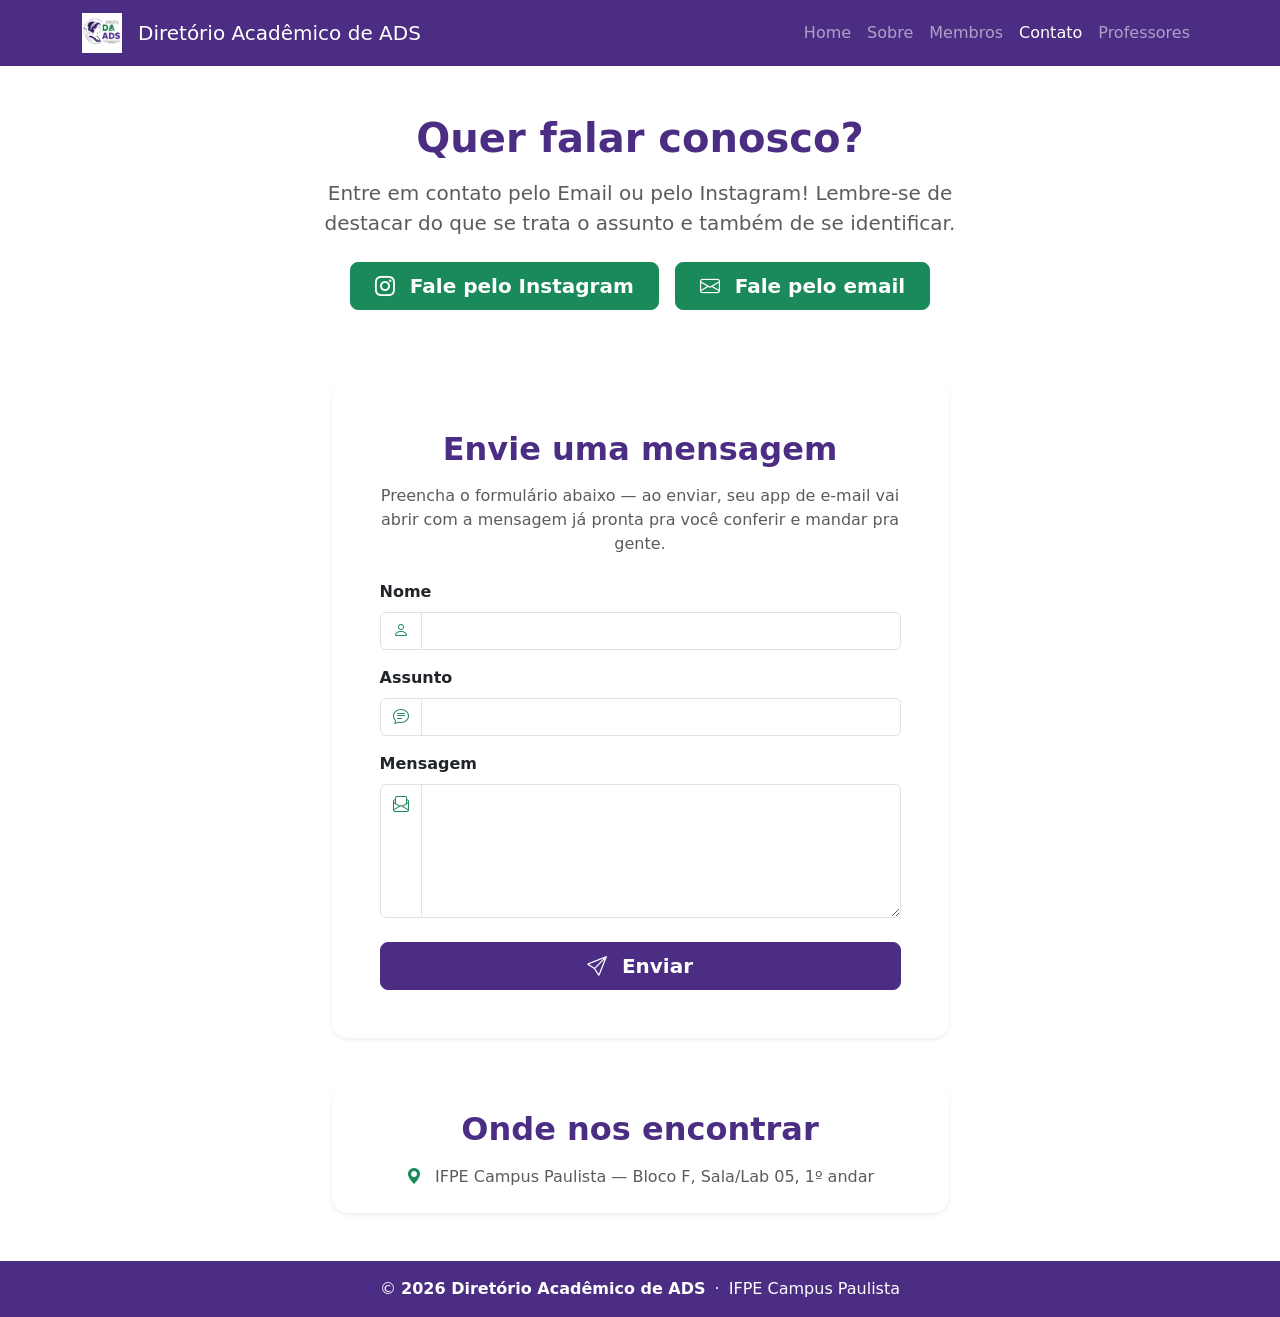
==== contato.html @ bc77fb6e "feat: formulário de contato" ====
<!DOCTYPE html>
<html lang="pt-BR">
<head>
  <meta charset="UTF-8">
  <meta name="viewport" content="width=device-width, initial-scale=1.0">
  <title>Contato DA</title>

  <link rel="stylesheet" href="https://cdn.jsdelivr.net/npm/bootstrap@5.3.3/dist/css/bootstrap.min.css">
  <link rel="stylesheet" href="https://cdn.jsdelivr.net/npm/bootstrap-icons@1.11.3/font/bootstrap-icons.min.css">
  <link rel="stylesheet" href="css/style.css">
</head>
<body class="d-flex flex-column min-vh-100">

  <div data-include="includes/nav.html"></div>

  <main class="container text-center mt-4 mb-5 flex-grow-1">
    <div class="row justify-content-center text-center align-items-center">
      <div class="col-12 col-md-10 col-lg-8 px-4 py-4">

        <h1 class="display-6 fw-semibold text-primary mb-3">
          Quer falar conosco?
        </h1>

        <p class="lead text-muted mb-4">
          Entre em contato pelo Email ou pelo Instagram! Lembre-se de destacar do que se trata o assunto 
          e também de se identificar.
        </p>
        <div class="d-flex flex-column flex-sm-row justify-content-center gap-3 mt-2">
          <a href="https://www.instagram.com/da.ads_paulista/" target="_blank" rel="noopener noreferrer" class="btn btn-secondary btn-lg px-4 fw-semibold">
            <i class="bi bi-instagram me-2"></i> Fale pelo Instagram
          </a>
          <a href="mailto:da.ads.ifpepaulista@gmail.com" class="btn btn-secondary btn-lg px-4 fw-semibold">
            <i class="bi bi-envelope me-2"></i> Fale pelo email
          </a>
        </div>

      </div>
    </div>

    <div class="row justify-content-center mt-5">
      <div class="col-12 col-md-10 col-lg-7 px-4">
        <div class="card shadow-sm border-0 card-contato p-4 p-md-5">
          <h2 class="fw-semibold text-primary mb-3 text-center">Envie uma mensagem</h2>
          <p class="text-muted mb-4 text-center">
            Preencha o formulário abaixo — ao enviar, seu app de e-mail vai abrir com a mensagem já pronta pra você conferir e mandar pra gente.
          </p>

          <form id="formContato" class="text-start">
            <div class="mb-3">
              <label for="campoNome" class="form-label fw-semibold">Nome</label>
              <div class="input-group">
                <span class="input-group-text bg-white"><i class="bi bi-person text-secondary"></i></span>
                <input type="text" class="form-control" id="campoNome" required>
              </div>
            </div>
            <div class="mb-3">
              <label for="campoAssunto" class="form-label fw-semibold">Assunto</label>
              <div class="input-group">
                <span class="input-group-text bg-white"><i class="bi bi-chat-text text-secondary"></i></span>
                <input type="text" class="form-control" id="campoAssunto" required>
              </div>
            </div>
            <div class="mb-4">
              <label for="campoMensagem" class="form-label fw-semibold">Mensagem</label>
              <div class="input-group">
                <span class="input-group-text bg-white align-items-start pt-2"><i class="bi bi-envelope-paper text-secondary"></i></span>
                <textarea class="form-control" id="campoMensagem" rows="5" required></textarea>
              </div>
            </div>
            <button type="submit" class="btn btn-primary btn-lg w-100 fw-semibold">
              <i class="bi bi-send me-2"></i> Enviar
            </button>
          </form>
        </div>
      </div>
    </div>

    <div class="row justify-content-center mt-5">
      <div class="col-12 col-md-10 col-lg-7 px-4">
        <div class="card shadow-sm border-0 card-contato p-4 text-center">
          <h2 class="fw-semibold text-primary mb-3">Onde nos encontrar</h2>
          <p class="text-muted mb-0">
            <i class="bi bi-geo-alt-fill text-secondary me-2"></i>
            IFPE Campus Paulista — Bloco F, Sala/Lab 05, 1º andar
          </p>
        </div>
      </div>
    </div>
  </main>

  <div data-include="includes/footer.html"></div>

  <script src="https://cdn.jsdelivr.net/npm/bootstrap@5.3.3/dist/js/bootstrap.bundle.min.js"></script>
  <script src="js/main.js"></script>
</body>
</html>
---- css/style.css ----
:root {
  --bs-primary: #4B2E83;
  --bs-primary-rgb: 75, 46, 131;
  --bs-secondary: #1B8A5A;
  --bs-secondary-rgb: 27, 138, 90;
}

.btn-primary {
  --bs-btn-bg: #4B2E83;
  --bs-btn-border-color: #4B2E83;
  --bs-btn-hover-bg: #3E266B;
  --bs-btn-hover-border-color: #3E266B;
  --bs-btn-active-bg: #311E55;
  --bs-btn-active-border-color: #311E55;
  --bs-btn-disabled-bg: #4B2E83;
  --bs-btn-disabled-border-color: #4B2E83;
}

.btn-secondary {
  --bs-btn-bg: #1B8A5A;
  --bs-btn-border-color: #1B8A5A;
  --bs-btn-hover-bg: #16714A;
  --bs-btn-hover-border-color: #16714A;
  --bs-btn-active-bg: #125A3B;
  --bs-btn-active-border-color: #125A3B;
  --bs-btn-disabled-bg: #1B8A5A;
  --bs-btn-disabled-border-color: #1B8A5A;
}

div#cardsEquipe .card {
  transition: transform 0.3s ease, box-shadow 0.3s ease, border-color 0.3s ease !important;
  border: 2px solid rgba(0,0,0,0.125); 
}

div#cardsEquipe .card:hover {
  transform: translateY(-8px);
  box-shadow: 0 10px 20px rgba(0, 0, 0, 0.15) !important;
  border-color: var(--bs-primary) !important;
}

.card-professor {
  transition: transform 0.3s ease, box-shadow 0.3s ease, border-color 0.3s ease;
  border: 2px solid rgba(0,0,0,0.125);
}

.card-professor:hover {
  transform: translateY(-8px);
  box-shadow: 0 10px 20px rgba(0, 0, 0, 0.15);
  border-color: var(--bs-primary);
}

.avatar-professor {
  width: 110px;
  height: 110px;
  border-radius: 50%;
  object-fit: cover;
  border: 3px solid var(--bs-secondary);
}

.card-contato {
  border: 1px solid rgba(0,0,0,0.08);
  border-radius: 1rem;
}

.card-contato .form-control:focus,
.card-contato .input-group:focus-within .input-group-text {
  border-color: var(--bs-primary);
  box-shadow: 0 0 0 0.2rem rgba(var(--bs-primary-rgb), 0.15);
}

.card-coordenador {
  border-color: var(--bs-primary) !important;
  border-width: 2px;
}

.badge-coordenador {
  display: inline-flex;
  align-items: center;
  gap: 0.3em;
  background-color: var(--bs-primary);
  color: #fff;
  font-size: 0.75rem;
  font-weight: 700;
  padding: 0.35em 0.9em;
  border-radius: 50rem;
  margin-bottom: 0.75rem;
}

.badge-disciplina {
  display: inline-block;
  background-color: rgba(var(--bs-primary-rgb), 0.1);
  color: var(--bs-primary);
  font-size: 0.8rem;
  font-weight: 600;
  padding: 0.35em 0.75em;
  border-radius: 50rem;
  margin: 0.2em;
}

.contato-email {
  color: var(--bs-secondary);
  font-weight: 600;
  text-decoration: none;
}

.contato-email:hover {
  text-decoration: underline;
}
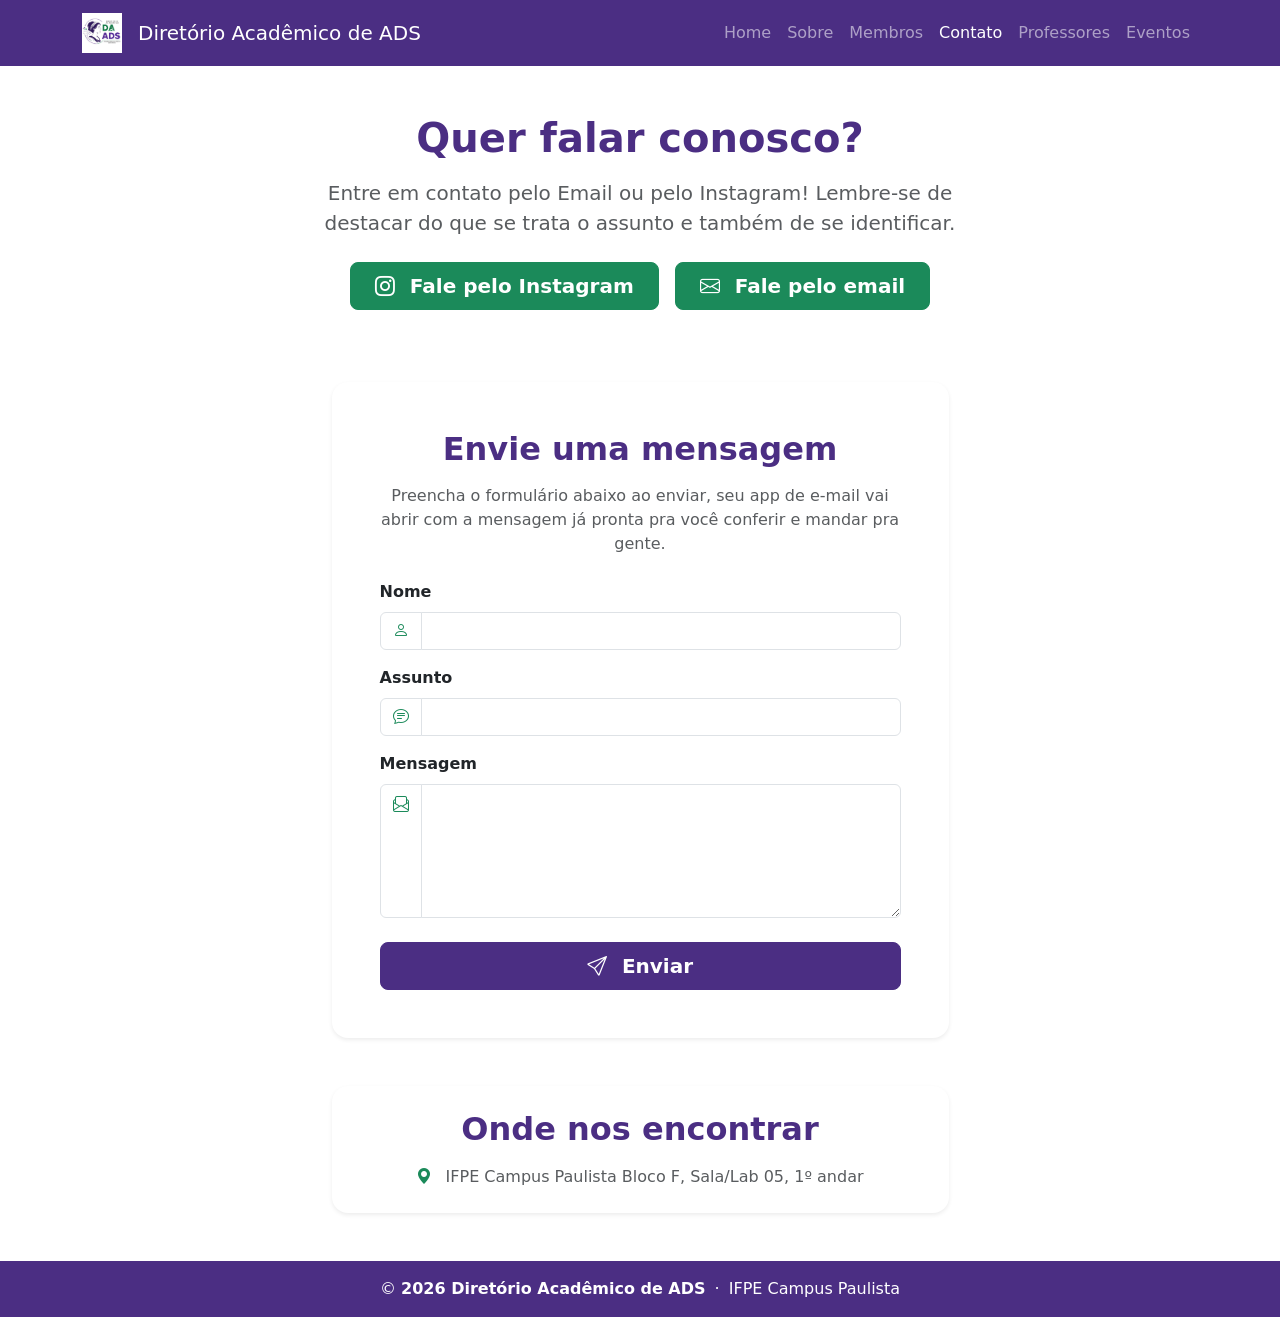
==== commit e6648828: "feat: eventos e complemento de professores" ====
--- a/contato.html
+++ b/contato.html
@@ -42,7 +42,7 @@
         <div class="card shadow-sm border-0 card-contato p-4 p-md-5">
           <h2 class="fw-semibold text-primary mb-3 text-center">Envie uma mensagem</h2>
           <p class="text-muted mb-4 text-center">
-            Preencha o formulário abaixo — ao enviar, seu app de e-mail vai abrir com a mensagem já pronta pra você conferir e mandar pra gente.
+            Preencha o formulário abaixo ao enviar, seu app de e-mail vai abrir com a mensagem já pronta pra você conferir e mandar pra gente.
           </p>
 
           <form id="formContato" class="text-start">
@@ -81,7 +81,7 @@
           <h2 class="fw-semibold text-primary mb-3">Onde nos encontrar</h2>
           <p class="text-muted mb-0">
             <i class="bi bi-geo-alt-fill text-secondary me-2"></i>
-            IFPE Campus Paulista — Bloco F, Sala/Lab 05, 1º andar
+            IFPE Campus Paulista Bloco F, Sala/Lab 05, 1º andar
           </p>
         </div>
       </div>
--- a/css/style.css
+++ b/css/style.css
@@ -57,6 +57,37 @@
   border: 3px solid var(--bs-secondary);
 }
 
+.evento-slide {
+  height: 440px;
+  background-size: cover;
+  background-position: center;
+  display: flex;
+  align-items: flex-end;
+}
+
+.evento-slide-sem-foto {
+  background-image: linear-gradient(135deg, var(--bs-primary), var(--bs-secondary));
+}
+
+.evento-overlay {
+  width: 100%;
+  color: #fff;
+  text-align: left;
+  padding: 2.5rem 2rem 2rem;
+  background: linear-gradient(transparent, rgba(0,0,0,0.75));
+}
+
+.badge-evento-data {
+  display: inline-flex;
+  align-items: center;
+  gap: 0.4em;
+  background-color: rgba(255,255,255,0.2);
+  padding: 0.35em 0.9em;
+  border-radius: 50rem;
+  font-size: 0.85rem;
+  font-weight: 600;
+}
+
 .card-contato {
   border: 1px solid rgba(0,0,0,0.08);
   border-radius: 1rem;
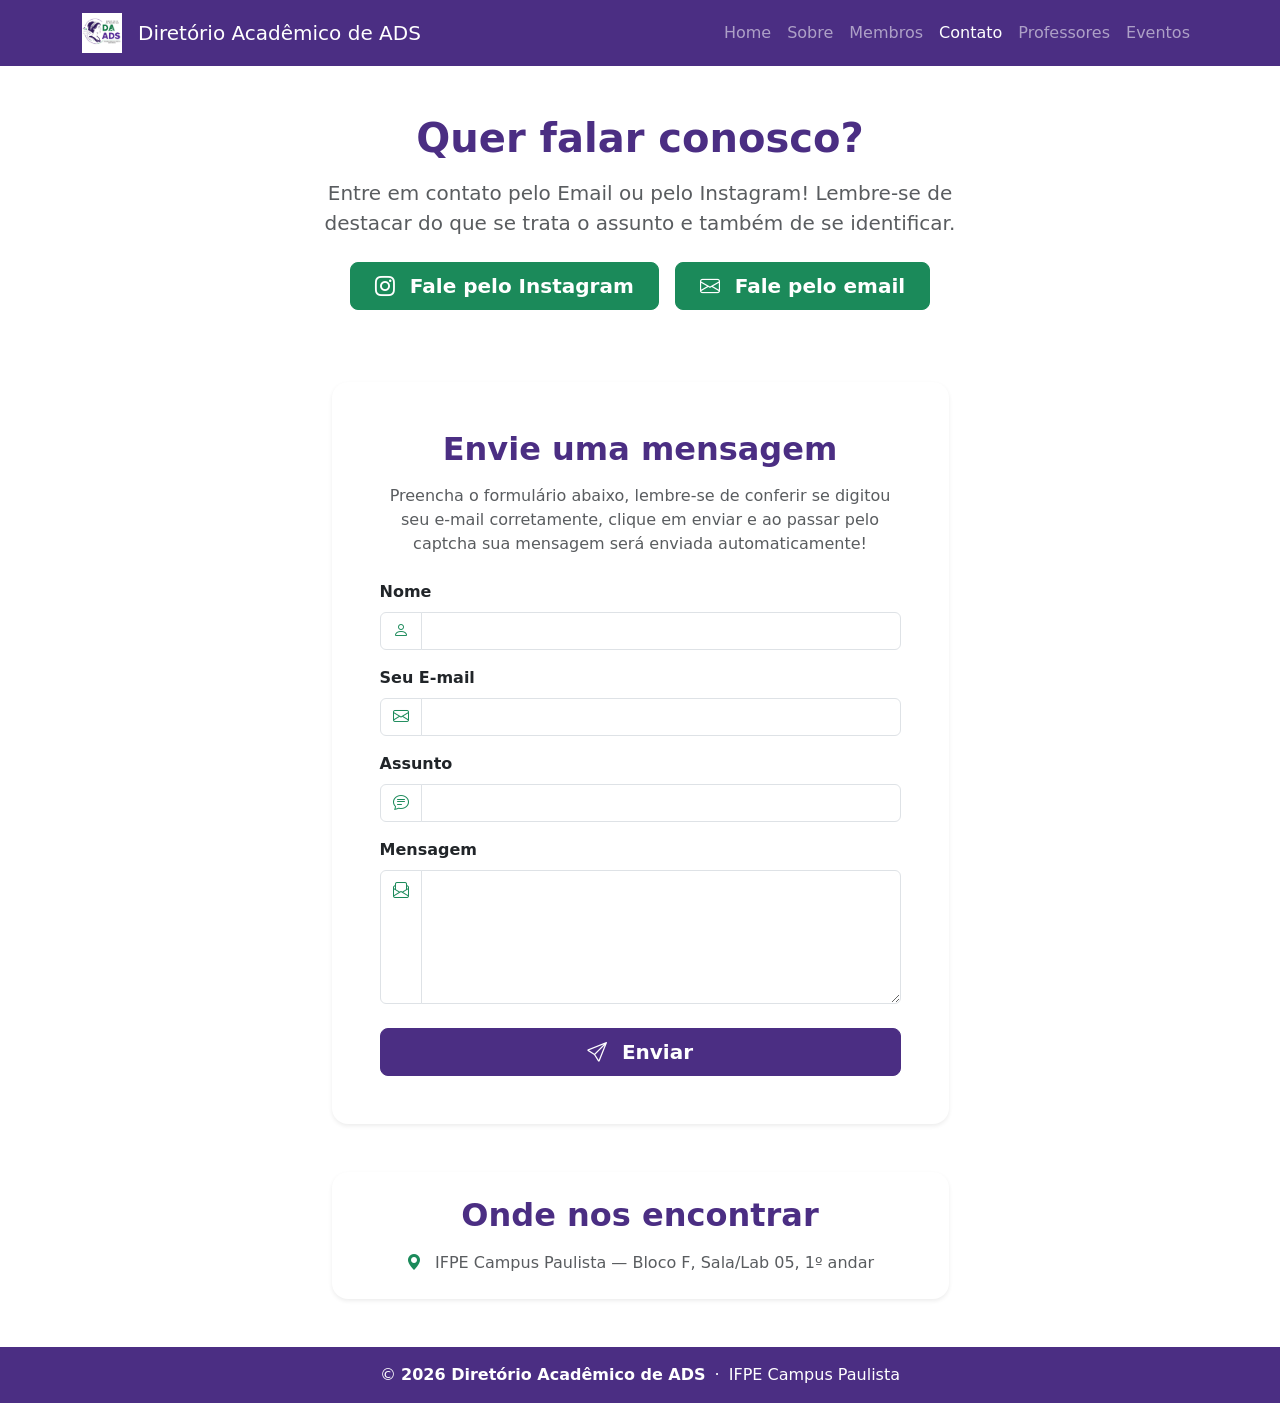
==== commit 446cb6b0: "refactor(contato): Troca do envio do formulario do mailto para usar o formsubmit" ====
--- a/contato.html
+++ b/contato.html
@@ -42,31 +42,44 @@
         <div class="card shadow-sm border-0 card-contato p-4 p-md-5">
           <h2 class="fw-semibold text-primary mb-3 text-center">Envie uma mensagem</h2>
           <p class="text-muted mb-4 text-center">
-            Preencha o formulário abaixo ao enviar, seu app de e-mail vai abrir com a mensagem já pronta pra você conferir e mandar pra gente.
+            Preencha o formulário abaixo, lembre-se de conferir se digitou seu e-mail corretamente, clique em enviar e ao passar pelo
+            captcha sua mensagem será enviada automaticamente!
           </p>
 
-          <form id="formContato" class="text-start">
+          <form action="https://formsubmit.co/da.ads.ifpepaulista@gmail.com" method="POST" id="formContato" class="text-start">
+
             <div class="mb-3">
               <label for="campoNome" class="form-label fw-semibold">Nome</label>
               <div class="input-group">
                 <span class="input-group-text bg-white"><i class="bi bi-person text-secondary"></i></span>
-                <input type="text" class="form-control" id="campoNome" required>
+                <input type="text" name="Nome" class="form-control" id="campoNome" required>
               </div>
             </div>
+
+            <div class="mb-3">
+              <label for="campoEmailContato" class="form-label fw-semibold">Seu E-mail</label>
+              <div class="input-group">
+                <span class="input-group-text bg-white"><i class="bi bi-envelope text-secondary"></i></span>
+                <input type="email" name="email" class="form-control" id="campoEmailContato" required>
+              </div>
+            </div>
+
             <div class="mb-3">
               <label for="campoAssunto" class="form-label fw-semibold">Assunto</label>
               <div class="input-group">
                 <span class="input-group-text bg-white"><i class="bi bi-chat-text text-secondary"></i></span>
-                <input type="text" class="form-control" id="campoAssunto" required>
+                <input type="text" name="_subject" class="form-control" id="campoAssunto" required>
               </div>
             </div>
+
             <div class="mb-4">
               <label for="campoMensagem" class="form-label fw-semibold">Mensagem</label>
               <div class="input-group">
                 <span class="input-group-text bg-white align-items-start pt-2"><i class="bi bi-envelope-paper text-secondary"></i></span>
-                <textarea class="form-control" id="campoMensagem" rows="5" required></textarea>
+                <textarea name="Mensagem" class="form-control" id="campoMensagem" rows="5" required></textarea>
               </div>
             </div>
+            
             <button type="submit" class="btn btn-primary btn-lg w-100 fw-semibold">
               <i class="bi bi-send me-2"></i> Enviar
             </button>
@@ -81,7 +94,7 @@
           <h2 class="fw-semibold text-primary mb-3">Onde nos encontrar</h2>
           <p class="text-muted mb-0">
             <i class="bi bi-geo-alt-fill text-secondary me-2"></i>
-            IFPE Campus Paulista Bloco F, Sala/Lab 05, 1º andar
+            IFPE Campus Paulista — Bloco F, Sala/Lab 05, 1º andar
           </p>
         </div>
       </div>
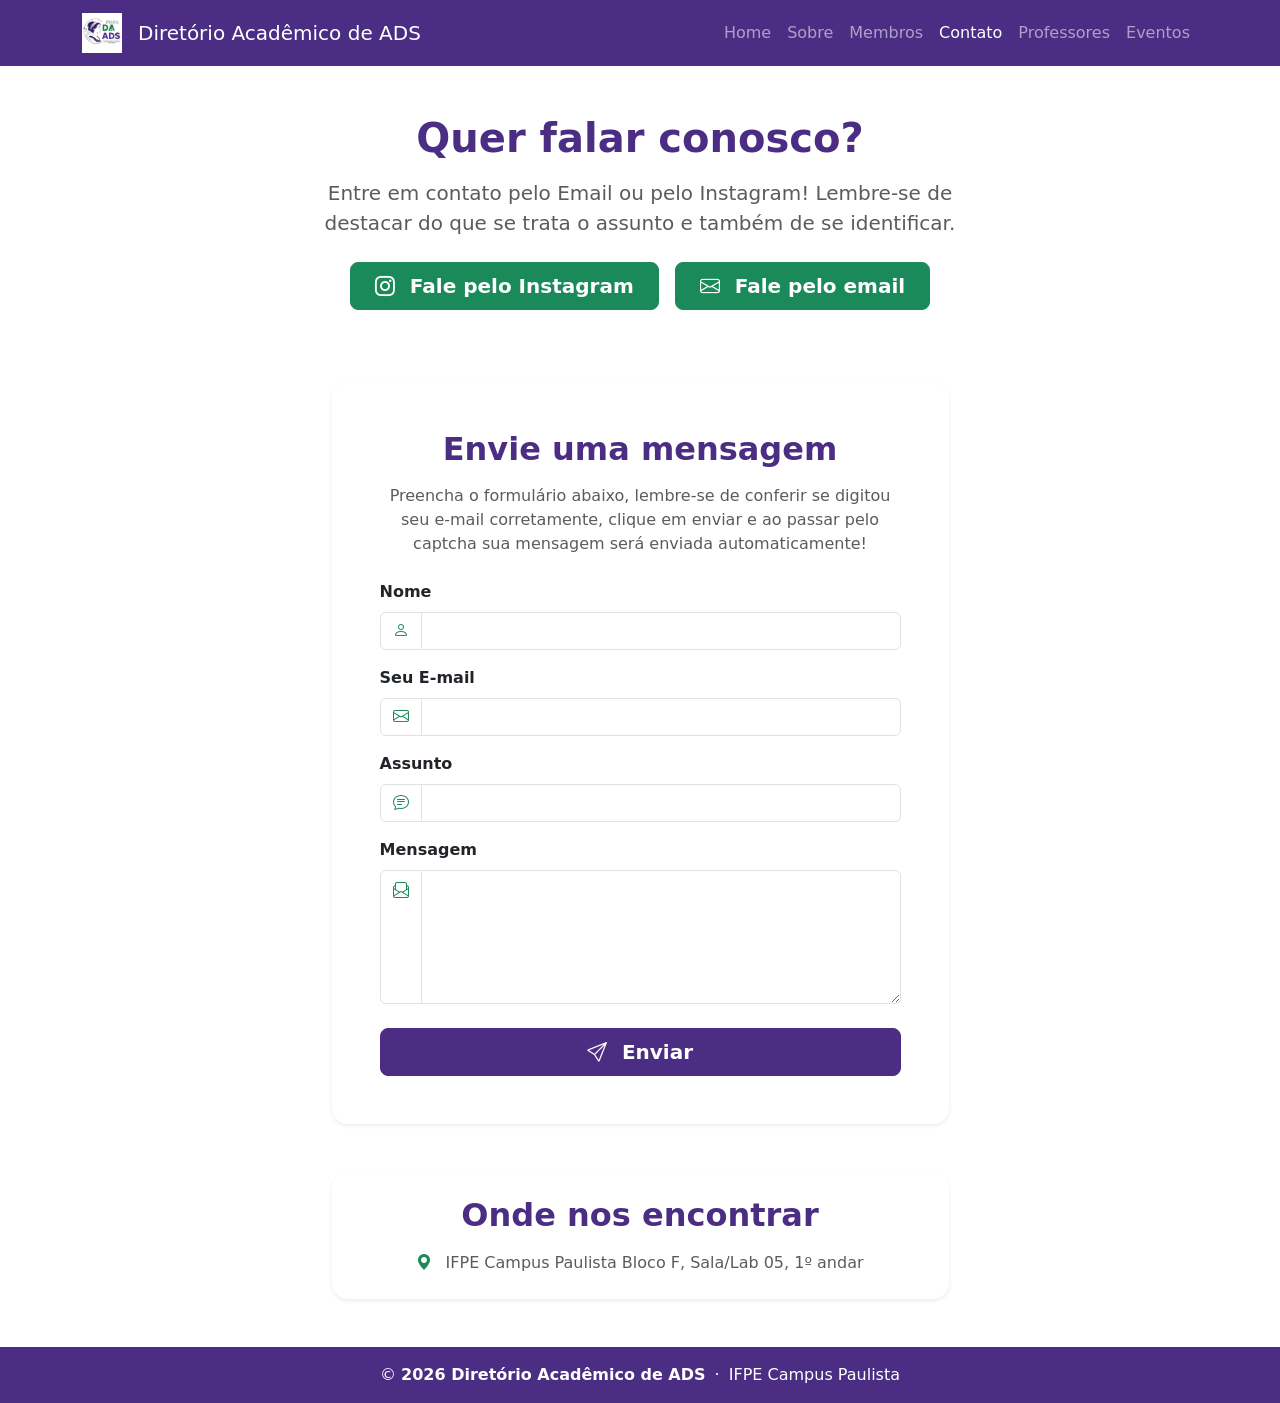
==== commit 3b28093e: "Merge branch 'main' into refactor/form-contato" ====
--- a/contato.html
+++ b/contato.html
@@ -94,7 +94,7 @@
           <h2 class="fw-semibold text-primary mb-3">Onde nos encontrar</h2>
           <p class="text-muted mb-0">
             <i class="bi bi-geo-alt-fill text-secondary me-2"></i>
-            IFPE Campus Paulista — Bloco F, Sala/Lab 05, 1º andar
+            IFPE Campus Paulista Bloco F, Sala/Lab 05, 1º andar
           </p>
         </div>
       </div>
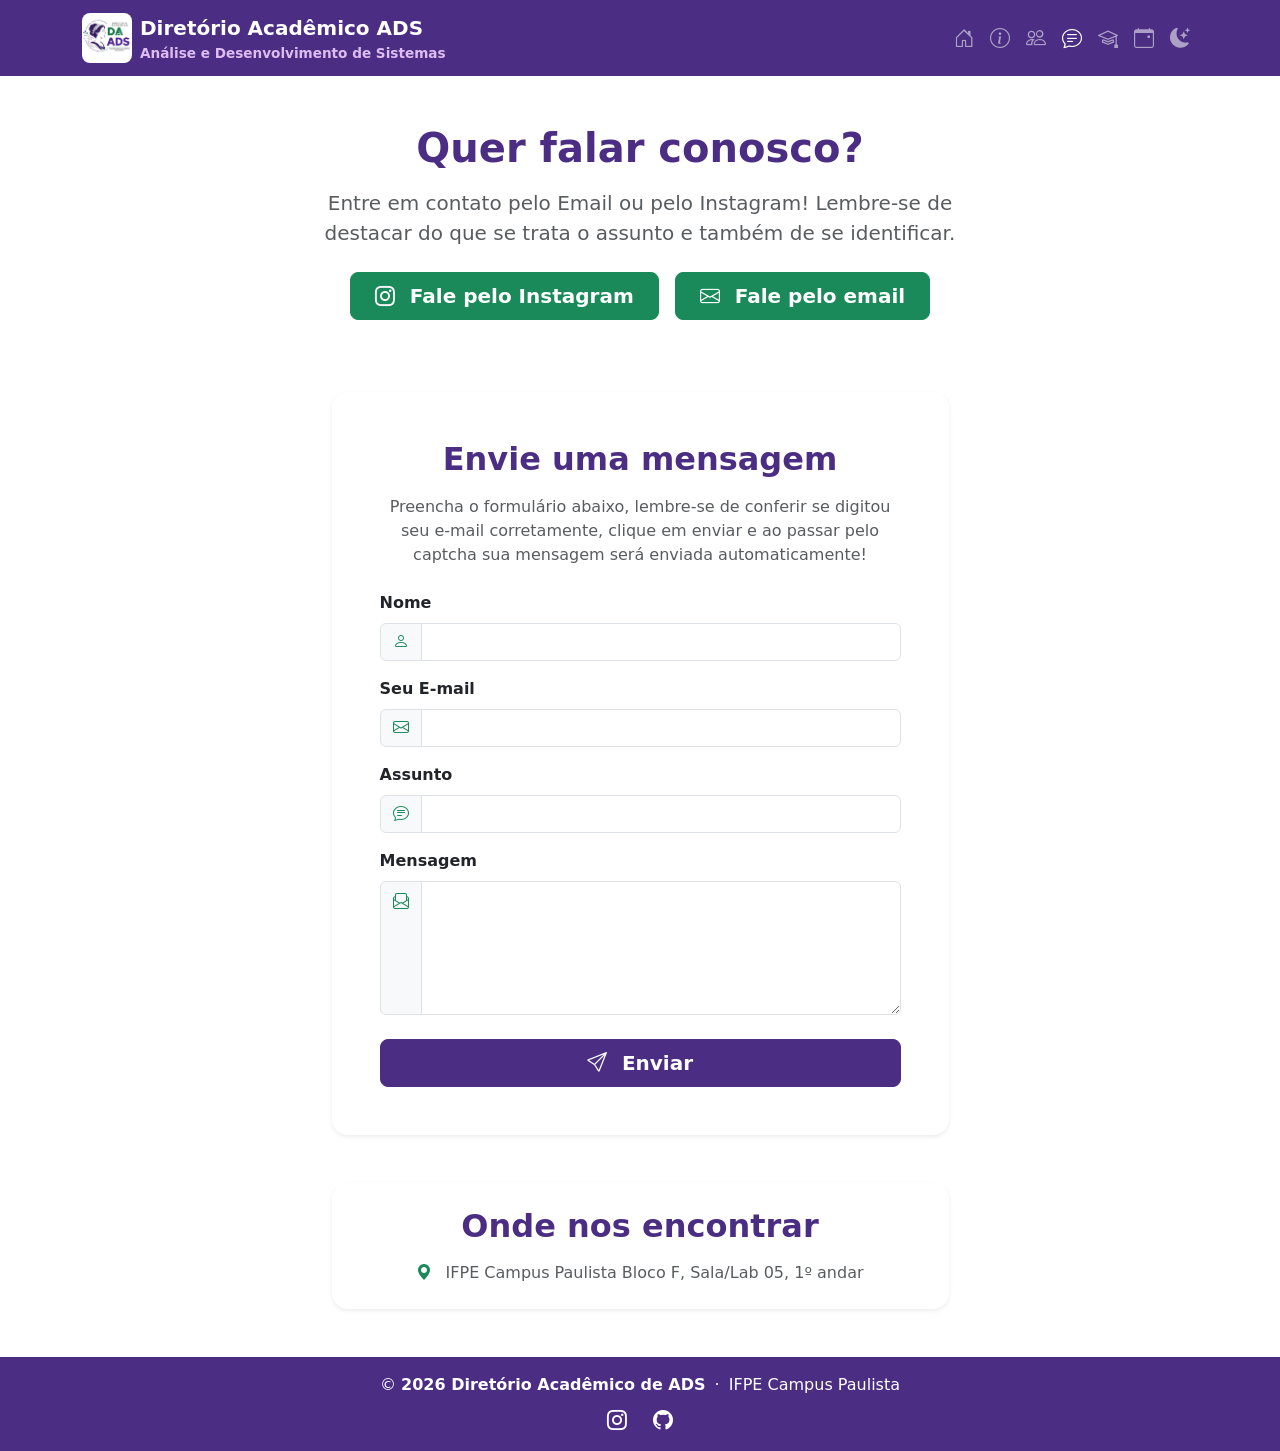
==== commit 0e1fd752: "feature(main.js): criada a função de mudar tema bem como seu botão e seu estilo no css" ====
--- a/contato.html
+++ b/contato.html
@@ -51,7 +51,7 @@
             <div class="mb-3">
               <label for="campoNome" class="form-label fw-semibold">Nome</label>
               <div class="input-group">
-                <span class="input-group-text bg-white"><i class="bi bi-person text-secondary"></i></span>
+                <span class="input-group-text "><i class="bi bi-person text-secondary"></i></span>
                 <input type="text" name="Nome" class="form-control" id="campoNome" required>
               </div>
             </div>
@@ -59,7 +59,7 @@
             <div class="mb-3">
               <label for="campoEmailContato" class="form-label fw-semibold">Seu E-mail</label>
               <div class="input-group">
-                <span class="input-group-text bg-white"><i class="bi bi-envelope text-secondary"></i></span>
+                <span class="input-group-text "><i class="bi bi-envelope text-secondary"></i></span>
                 <input type="email" name="email" class="form-control" id="campoEmailContato" required>
               </div>
             </div>
@@ -67,7 +67,7 @@
             <div class="mb-3">
               <label for="campoAssunto" class="form-label fw-semibold">Assunto</label>
               <div class="input-group">
-                <span class="input-group-text bg-white"><i class="bi bi-chat-text text-secondary"></i></span>
+                <span class="input-group-text "><i class="bi bi-chat-text text-secondary"></i></span>
                 <input type="text" name="_subject" class="form-control" id="campoAssunto" required>
               </div>
             </div>
@@ -75,7 +75,7 @@
             <div class="mb-4">
               <label for="campoMensagem" class="form-label fw-semibold">Mensagem</label>
               <div class="input-group">
-                <span class="input-group-text bg-white align-items-start pt-2"><i class="bi bi-envelope-paper text-secondary"></i></span>
+                <span class="input-group-text  align-items-start pt-2"><i class="bi bi-envelope-paper text-secondary"></i></span>
                 <textarea name="Mensagem" class="form-control" id="campoMensagem" rows="5" required></textarea>
               </div>
             </div>
--- a/css/style.css
+++ b/css/style.css
@@ -57,6 +57,133 @@
   border: 3px solid var(--bs-secondary);
 }
 
+.painel-lateral {
+  border: 1px solid rgba(0,0,0,0.08);
+  border-radius: 1rem;
+  padding: 1.5rem;
+  background-color: #fafafa;
+  text-align: left;
+}
+
+.painel-lateral .card-atalho {
+  flex-direction: row;
+  justify-content: flex-start;
+}
+
+.painel-lateral .teaser-evento {
+  border: none;
+  background: none;
+  padding: 0;
+}
+
+.card-atalho {
+  display: flex;
+  flex-direction: column;
+  align-items: center;
+  justify-content: center;
+  gap: 0.5rem;
+  border: 1px solid rgba(0,0,0,0.08);
+  border-radius: 0.75rem;
+  padding: 1.25rem 0.75rem;
+  height: 100%;
+  text-decoration: none;
+  color: var(--bs-primary);
+  font-weight: 600;
+  font-size: 0.9rem;
+  transition: transform 0.3s ease, box-shadow 0.3s ease, border-color 0.3s ease;
+}
+
+.card-atalho i {
+  font-size: 1.6rem;
+  color: var(--bs-secondary);
+}
+
+.card-atalho:hover {
+  transform: translateY(-4px);
+  box-shadow: 0 8px 16px rgba(0, 0, 0, 0.1);
+  border-color: var(--bs-primary);
+  color: var(--bs-primary);
+}
+
+.logo-hero {
+  width: 100%;
+  max-width: 220px;
+  height: auto;
+}
+
+.teaser-evento {
+  border: 1px solid rgba(0,0,0,0.08);
+  border-radius: 0.75rem;
+  padding: 1rem 1.25rem;
+  background-color: #fafafa;
+}
+
+#modalProfessorFormacao .card-stat {
+  text-align: center;
+  padding: 0.9rem 0.5rem;
+}
+
+.card-stat {
+  border: 1px solid rgba(0,0,0,0.08);
+  border-radius: 0.75rem;
+  padding: 1.25rem;
+  height: 100%;
+  text-align: left;
+  transition: transform 0.3s ease, box-shadow 0.3s ease, border-color 0.3s ease;
+}
+
+.card-stat:hover {
+  transform: translateY(-4px);
+  box-shadow: 0 8px 16px rgba(0, 0, 0, 0.1);
+  border-color: var(--bs-primary);
+}
+
+.card-stat-icon {
+  display: block;
+  font-size: 1.5rem;
+  margin-bottom: 0.5rem;
+}
+
+.card-stat-valor {
+  font-weight: 700;
+  font-size: 1.1rem;
+  color: #212529;
+}
+
+.card-stat-label {
+  font-size: 0.7rem;
+  font-weight: 600;
+  letter-spacing: 0.05em;
+  text-transform: uppercase;
+  color: #6c757d;
+  margin-top: 0.15rem;
+}
+
+.card-disciplina {
+  border: 1px solid rgba(0,0,0,0.08);
+  border-radius: 0.6rem;
+  padding: 0.9rem 1rem;
+  height: 100%;
+  background-color: #fafafa;
+  transition: transform 0.3s ease, box-shadow 0.3s ease, border-color 0.3s ease;
+}
+
+.card-disciplina:hover {
+  transform: translateY(-4px);
+  box-shadow: 0 8px 16px rgba(0, 0, 0, 0.1);
+  border-color: var(--bs-primary);
+}
+
+.badge-carga-horaria {
+  background-color: rgba(var(--bs-secondary-rgb), 0.15);
+  color: var(--bs-secondary);
+  font-size: 0.75rem;
+  font-weight: 700;
+  padding: 0.3em 0.65em;
+  border-radius: 50rem;
+  white-space: nowrap;
+}
+
 .evento-slide {
   height: 440px;
   background-size: cover;
@@ -105,6 +232,10 @@
 }
 
 .badge-coordenador {
+  position: absolute;
+  top: -0.8rem;
+  left: 50%;
+  transform: translateX(-50%);
   display: inline-flex;
   align-items: center;
   gap: 0.3em;
@@ -114,7 +245,8 @@
   font-weight: 700;
   padding: 0.35em 0.9em;
   border-radius: 50rem;
-  margin-bottom: 0.75rem;
+  white-space: nowrap;
+  z-index: 1;
 }
 
 .badge-disciplina {
@@ -136,4 +268,92 @@
 
 .contato-email:hover {
   text-decoration: underline;
+}
+
+#btn-topo {
+  position: fixed;
+  bottom: 24px;
+  right: 24px;
+  display: none;
+  z-index: 999;
+  border: none;
+  border-radius: 50%;
+  width: 48px;
+  height: 48px;
+  background-color: #28a745;
+  color: white;
+  font-size: 1.2rem;
+  cursor: pointer;
+}
+
+#btn-topo.mostrar {
+  display: block;
+}
+
+.navbar-nav .nav-link {
+  transition: transform 100ms ease, color 200ms ease;;
+}
+
+.navbar-nav .nav-link:hover {
+  transform: scale(1.4);
+  color: white;
+}
+
+.navbar-brand div p{
+  font-weight: 600;
+  margin-bottom: 0;
+}
+
+.da-subtituilo{
+  color: #debcf1;
+  font-size: 0.85rem;
+}
+
+.navbar-brand p{
+  transition: transform 100ms ease;
+}
+
+.navbar-brand:hover p{
+  transform: translateX(8px) scale(1.060);
+}
+
+.links-footer a{
+  color:white;
+  text-decoration: none;
+  padding: 0.60rem;
+
+  transition: opacity 100ms ease;
+}
+
+.links-footer a:hover{
+  opacity: 60%;
+}
+
+html[data-bs-theme="dark"] {
+  --bs-primary: #b392f0;
+  --bs-primary-rgb: 179, 146, 240;
+}
+
+.navbar.bg-primary,
+footer.bg-primary,
+.bg-primary.footer {
+  background-color: #4B2E83 !important;
+}
+/*corrige os fundos cinza no tema escuro*/
+html[data-bs-theme="dark"] .painel-lateral,
+html[data-bs-theme="dark"] .teaser-evento,
+html[data-bs-theme="dark"] .card-disciplina {
+  background-color: var(--bs-secondary-bg);
+  border-color: var(--bs-border-color);
+}
+/*corrige o texto escuro nos cards no tema escuro */
+html[data-bs-theme="dark"] .card-stat-valor {
+  color: var(--bs-body-color);
+}
+html[data-bs-theme="dark"] .card-stat-label {
+  color: var(--bs-secondary-color);
+}
+/*corrige a cor dos links do card no tema escuro */
+html[data-bs-theme="dark"] .card-atalho {
+  color: var(--bs-body-color);
 }
